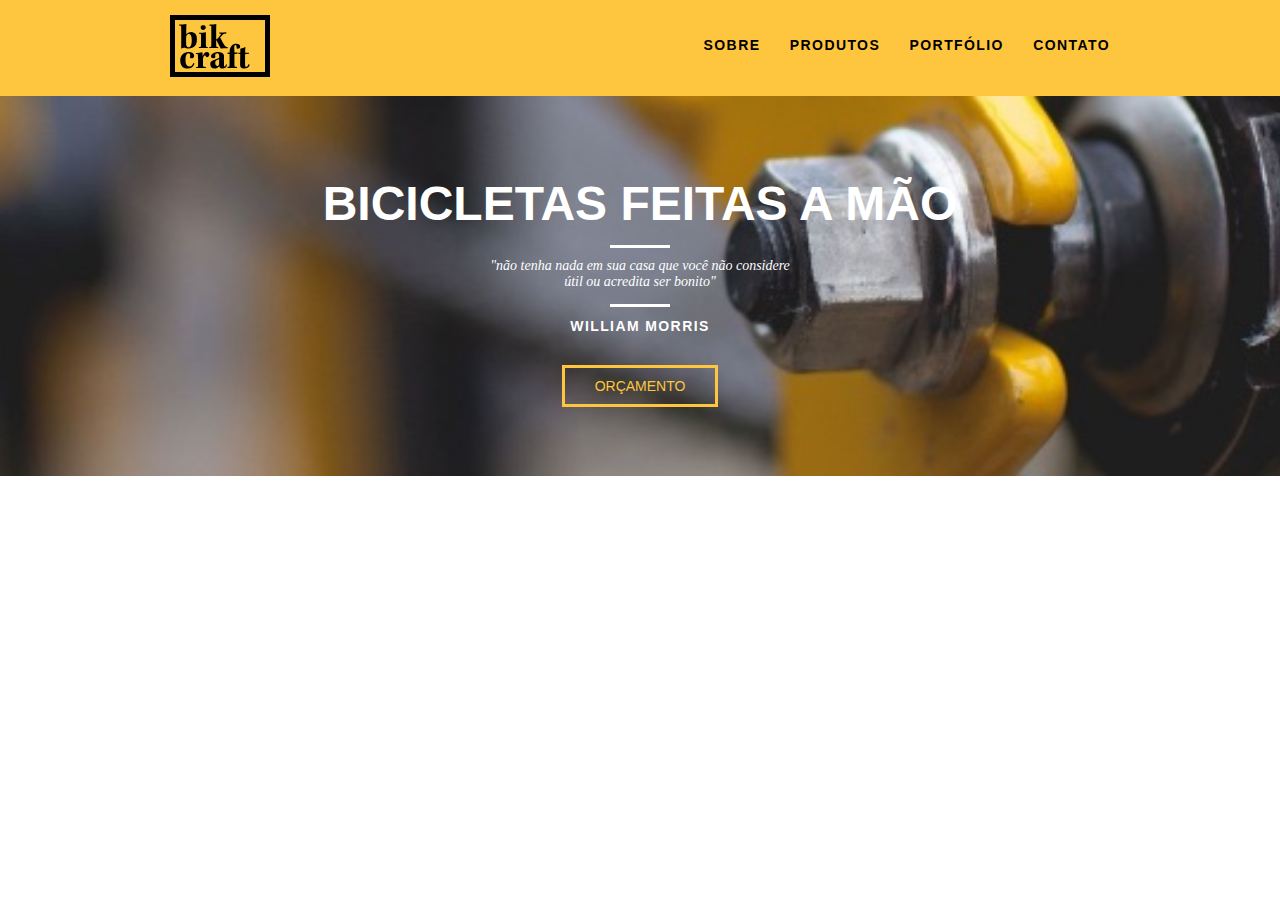
==== index.html @ 93592c9b "Introdução" ====
<!DOCTYPE html>
<html lang="pt-br">
<head>
    <meta charset="UTF-8">
    <meta http-equiv="X-UA-Compatible" content="IE=edge">
    <meta name="viewport" content="width=device-width, initial-scale=1.0">
    <title>BikCraft</title>
    <link rel="stylesheet" href="css/normalize.css">
    <link rel="stylesheet" href="css/reset.css">
    <link rel="stylesheet" href="css/grid.css">
    <link rel="stylesheet" href="css/style.css">
</head>
<body>
    <header class="header">
        <div class="container">
            <a href="index.html" class="grid-4">
                <img src="./img/bikcraft.svg" alt="bikcraft-logo">
            </a>
            <nav class="grid-12 header_menu">
                <ul>
                    <li><a href="sobre.html">Sobre</a></li>
                    <li><a href="sobre.html">Produtos</a></li>
                    <li><a href="sobre.html">Portfólio</a></li>
                    <li><a href="sobre.html">Contato</a></li>
                </ul>
            </nav>
        </div>
    </header>

    <section class="introducao">
        <div class="container">
            <h1>Bicicletas Feitas a mão</h1>
            <blockquote class="quote-externo">
                <p>"não tenha nada em sua casa que você não considere útil ou acredita ser bonito"</p>
                <cite>WILLIAM MORRIS</cite>
            </blockquote>
            <a href="produtos.html" class="btn">Orçamento</a>
        </div>
    </section>
</body>
</html>
---- css/grid.css ----
*, *:before, *:after {
  -webkit-box-sizing: border-box; 
  -moz-box-sizing: border-box; 
  box-sizing: border-box;
}

.container {
	width: 960px;
	margin: 0 auto;
	padding: 0px;
	position: relative;
}

.container:after, .container:before {
	content: " ";
	display: table;
}

.container:after {
	clear: both;
}

.grid-1, .grid-2, .grid-3, .grid-4, .grid-5, .grid-6, .grid-7, .grid-8, .grid-9, .grid-10, .grid-11, .grid-12, .grid-13, .grid-14, .grid-15, .grid-16, .grid-1-3 {
	float: left;
	margin-left: 10px;
	margin-right: 10px;
}

.grid-1 	{width: 40px;}
.grid-2 	{width: 100px;}
.grid-3 	{width: 160px;}
.grid-4 	{width: 220px;}
.grid-5 	{width: 280px;}
.grid-6 	{width: 340px;}
.grid-7 	{width: 400px;}
.grid-8 	{width: 460px;}
.grid-9 	{width: 520px;}
.grid-10 	{width: 580px;}
.grid-11 	{width: 640px;}
.grid-12 	{width: 700px;}
.grid-13 	{width: 760px;}
.grid-14 	{width: 820px;}
.grid-15 	{width: 880px;}
.grid-16 	{width: 940px;}
.grid-1-3	{width: 300px;}
---- css/style.css ----
/*Estilos Gerais*/
body{
    font-family: Arial, Helvetica, sans-serif;
}

p{
    font-family: Georgia, 'Times New Roman', Times, serif;
    font-size: 14px;
}

.btn {
    border: 3px solid #fec63e;
    padding: 10px 30px;
    font-size: 14px;
    line-height: 20px;
    color: #fec63e;
    text-transform: uppercase;
}

.btn:hover {
    color: #fff;
    border-color: #fff;
}

/*Header*/
.header{
    position: fixed;
    top: 0;
    width: 100%;
    background-color: #fec63e;
    padding: 15px 0;
}

.header_menu{
    text-align: right;
}

.header_menu ul li{
   display: inline-block;
   margin-left: 25px;
   margin-top: 20px;
}

.header_menu ul li a{
    color: #000;
    font-weight: bold;
    text-transform: uppercase;
    letter-spacing: .1em;
    font-size: 14px;
    line-height: 20px;
    padding: 10px 0;
}

.header_menu ul li a:hover {
    color: white;
}


/*Introdução*/

.introducao {
    width: 100%;
    height: 380px;
    background: url("../img/bg-produtos.jpg") no-repeat center;
    background-size: cover;
    margin-top: 96px;
    text-align: center;
    padding-top: 80px;
}

.introducao h1 {
    font-size: 48px;
    color: #FFF;
    font-weight: bold;
    text-transform: uppercase;
}

.quote-externo {
    max-width: 320px;
    margin: 0 auto;
    margin-bottom: 40px;
    color: white;
}

.quote-externo p {
    font-style: italic;
}

.quote-externo p:before, .quote-externo p:after {
    content: "";
    display: block;
    width: 60px;
    height: 3px;
    background: #fff;
    margin: 14px auto 10px auto;
}

.quote-externo cite {
    font-style: normal;
    font-weight: bold;
    font-size: 14px;
    letter-spacing: .1em;
}
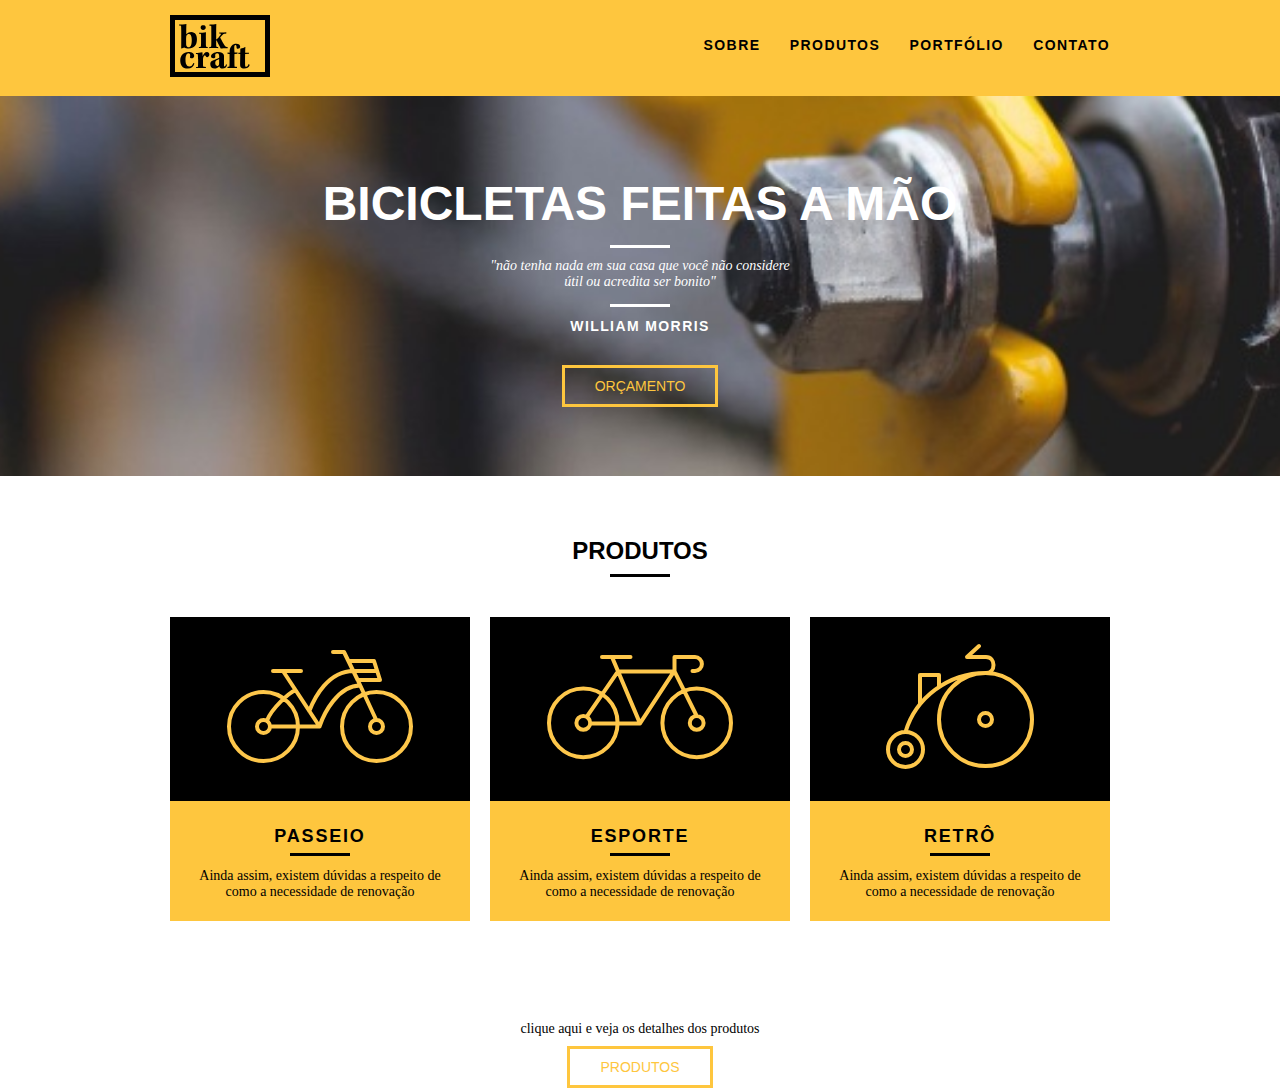
==== commit 0206d44b: "Produtos" ====
--- a/index.html
+++ b/index.html
@@ -37,5 +37,43 @@
             <a href="produtos.html" class="btn">Orçamento</a>
         </div>
     </section>
+
+    <section class="produtos container">
+        <h2 class="subtitulo">Produtos</h2>
+        <ul class="produtos_lista">
+
+            <li class="grid-1-3">
+                <div class="produtos_icone">
+                    <img src="./img/produtos/passeio.svg" alt="Bikcraft Passeio">
+                </div>
+                <h3>Passeio</h3>
+                <p>Ainda assim, existem dúvidas a respeito de como a necessidade de renovação</p>
+            </li>
+
+            <li class="grid-1-3">
+                <div class="produtos_icone">
+                    <img src="./img/produtos/esporte.svg" alt="Bikcraft Esporte">
+                </div>
+                <h3>Esporte</h3>
+                <p>Ainda assim, existem dúvidas a respeito de como a necessidade de renovação</p>
+            </li>
+
+            <li class="grid-1-3">
+                <div class="produtos_icone">
+                    <img src="./img/produtos/retro.svg" alt="Bikcraft Retro">
+                </div>
+                <h3>Retrô</h3>
+                <p>Ainda assim, existem dúvidas a respeito de como a necessidade de renovação</p>
+            </li>
+
+        </ul>
+    </section>
+
+    <div class="call">
+        <p>clique aqui e veja os detalhes dos produtos</p>
+        <a href="produtos.html" class="btn btn-preto">Produtos</a>
+    </div>
+
+
 </body>
 </html>--- a/css/style.css
+++ b/css/style.css
@@ -1,5 +1,6 @@
 /*Estilos Gerais*/
-body{
+
+body {
     font-family: Arial, Helvetica, sans-serif;
 }
 
@@ -22,26 +23,53 @@
     border-color: #fff;
 }
 
+.btn-preto:hover {
+    color: #000;
+    border-color: #000;
+}
+  
+
+.subtitulo {
+    font-size: 24px;
+    line-height: 30px;
+    font-weight: bold;
+    text-transform: uppercase;
+    color: #000;
+    text-align: center;
+    margin-bottom: 40px;
+}
+
+.subtitulo:after {
+    content: "";
+    display: block;
+    width: 60px;
+    height: 3px;
+    background: #000;
+    margin: 8px auto;
+}
+
 /*Header*/
-.header{
+
+.header {
     position: fixed;
     top: 0;
     width: 100%;
     background-color: #fec63e;
     padding: 15px 0;
+    z-index: 10;
 }
 
-.header_menu{
+.header_menu {
     text-align: right;
 }
 
-.header_menu ul li{
+.header_menu ul li {
    display: inline-block;
    margin-left: 25px;
    margin-top: 20px;
 }
 
-.header_menu ul li a{
+.header_menu ul li a {
     color: #000;
     font-weight: bold;
     text-transform: uppercase;
@@ -102,3 +130,50 @@
     letter-spacing: .1em;
 }
 
+/*Produtos*/
+
+.produtos {
+    padding: 60px 0;
+}
+
+.produtos_lista li {
+    background: #fec63e;
+    text-align: center;
+}
+
+.produtos_lista li h3 {
+    font-weight: bold;
+    font-size: 18px;
+    line-height: 30px;
+    text-transform: uppercase;
+    letter-spacing: .1em;
+    margin-top: 20px;
+}
+
+.produtos_lista li h3:after {
+    content: "";
+    display: block;
+    width: 60px;
+    height: 3px;
+    background: #000;
+    margin: 2px auto;
+}
+
+.produtos_lista li p {
+    padding: 10px 20px 20px 20px;
+}
+
+.produtos_icone {
+    background: #000;
+    padding: 20px;
+}
+
+.call {
+    text-align: center;
+    padding-top: 40px;
+    clear: both;
+}
+
+.call p {
+    margin-bottom: 20px;
+}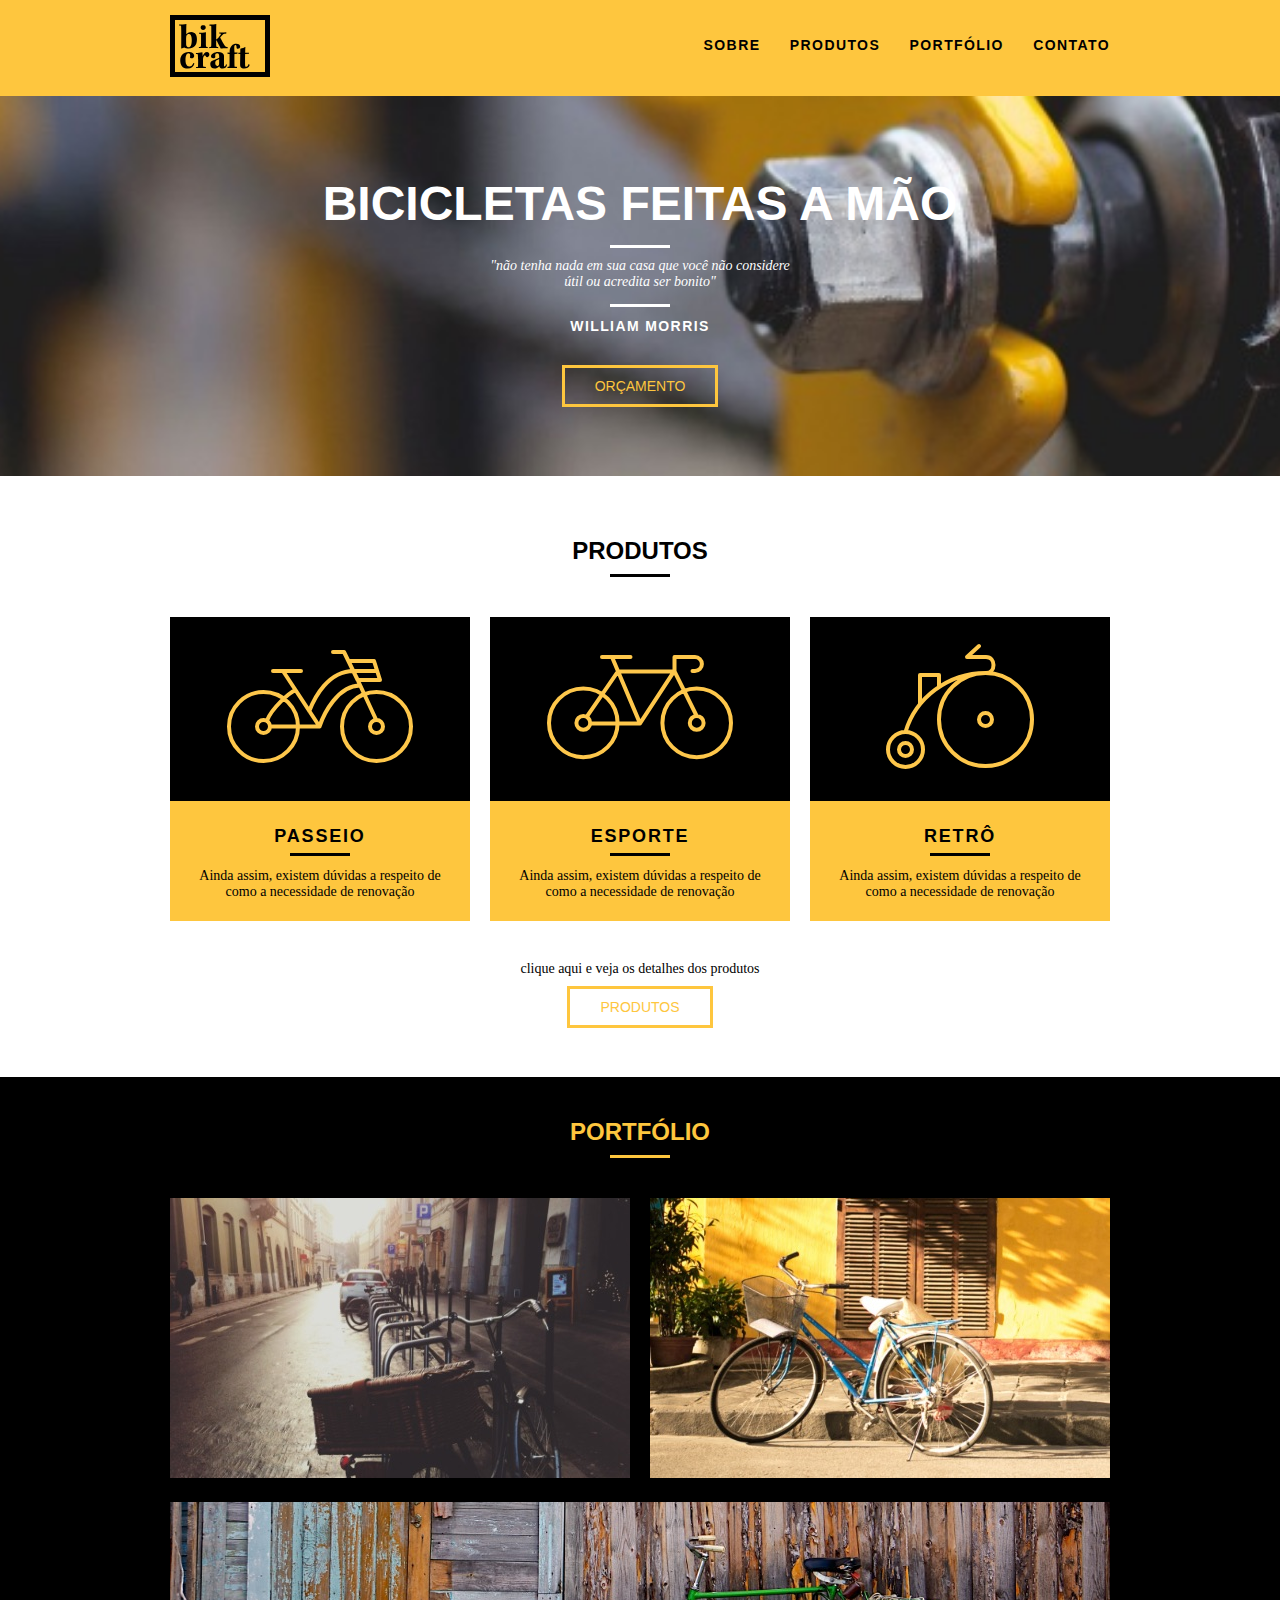
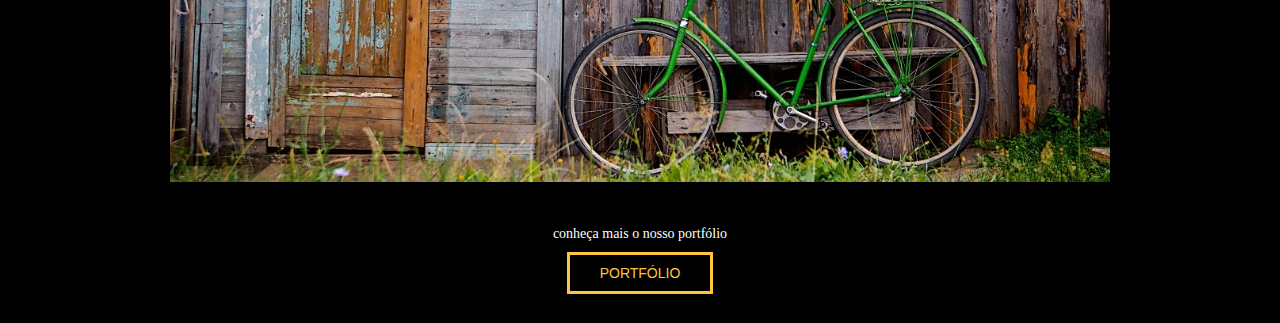
==== commit 0076a31d: "Portfólio" ====
--- a/index.html
+++ b/index.html
@@ -67,12 +67,33 @@
             </li>
 
         </ul>
+
+        <div class="call">
+            <p>clique aqui e veja os detalhes dos produtos</p>
+            <a href="produtos.html" class="btn btn-preto">Produtos</a>
+        </div>
+  
+    </section>    
+    <!-- Fecha Produtos -->
+
+    <section class="portfolio">
+        <div class="container">
+            <h2 class="subtitulo">Portfólio</h2>
+            <ul class="portfolio_lista">
+                <li class="grid-8"><img src="./img/portfolio/retro.jpg" alt="Bicicleta Retro"></li>
+                <li class="grid-8"><img src="./img/portfolio/passeio.jpg" alt="Bicicleta Passeio"></li>
+                <li class="grid-16"><img src="./img/portfolio/esporte.jpg" alt="Bicicleta Esporte"></li>
+            </ul>
+        </div>
+        <div class="call">
+            <p>conheça mais o nosso portfólio</p>
+            <a href="portfolio.html" class="btn">Portfólio</a>
+        </div>
     </section>
 
-    <div class="call">
-        <p>clique aqui e veja os detalhes dos produtos</p>
-        <a href="produtos.html" class="btn btn-preto">Produtos</a>
-    </div>
+
+
+
 
 
 </body>
--- a/css/style.css
+++ b/css/style.css
@@ -176,4 +176,28 @@
 
 .call p {
     margin-bottom: 20px;
+}
+
+/*Portfólio*/
+
+.portfolio{
+    width: 100%;
+    background-color: #000;
+    padding: 40px 0;
+}
+
+.portfolio .subtitulo {
+    color: #fec63e;
+}
+
+.portfolio .subtitulo:after{
+    background: #fec63e;
+}
+
+.portfolio_lista li:last-child {
+    margin-top: 20px;
+}
+
+.portfolio .call p {
+    color: #fff;
 }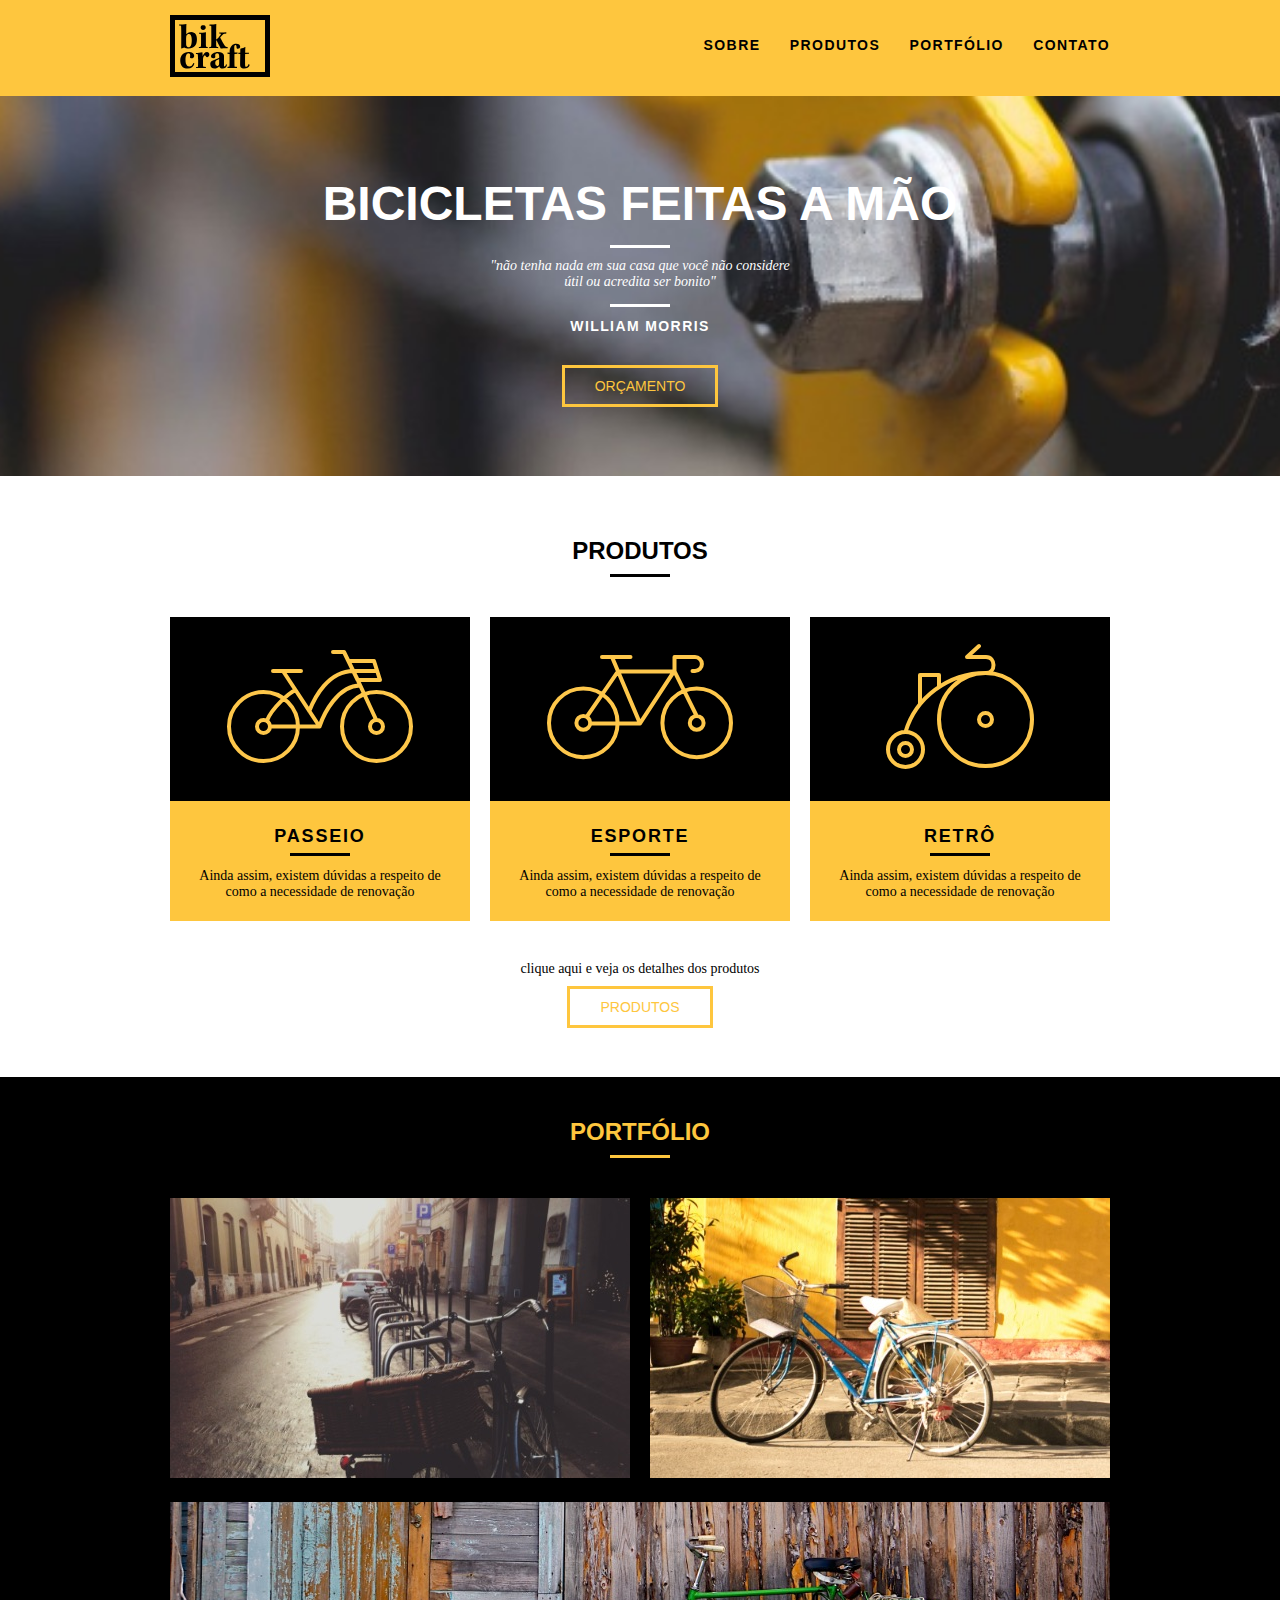
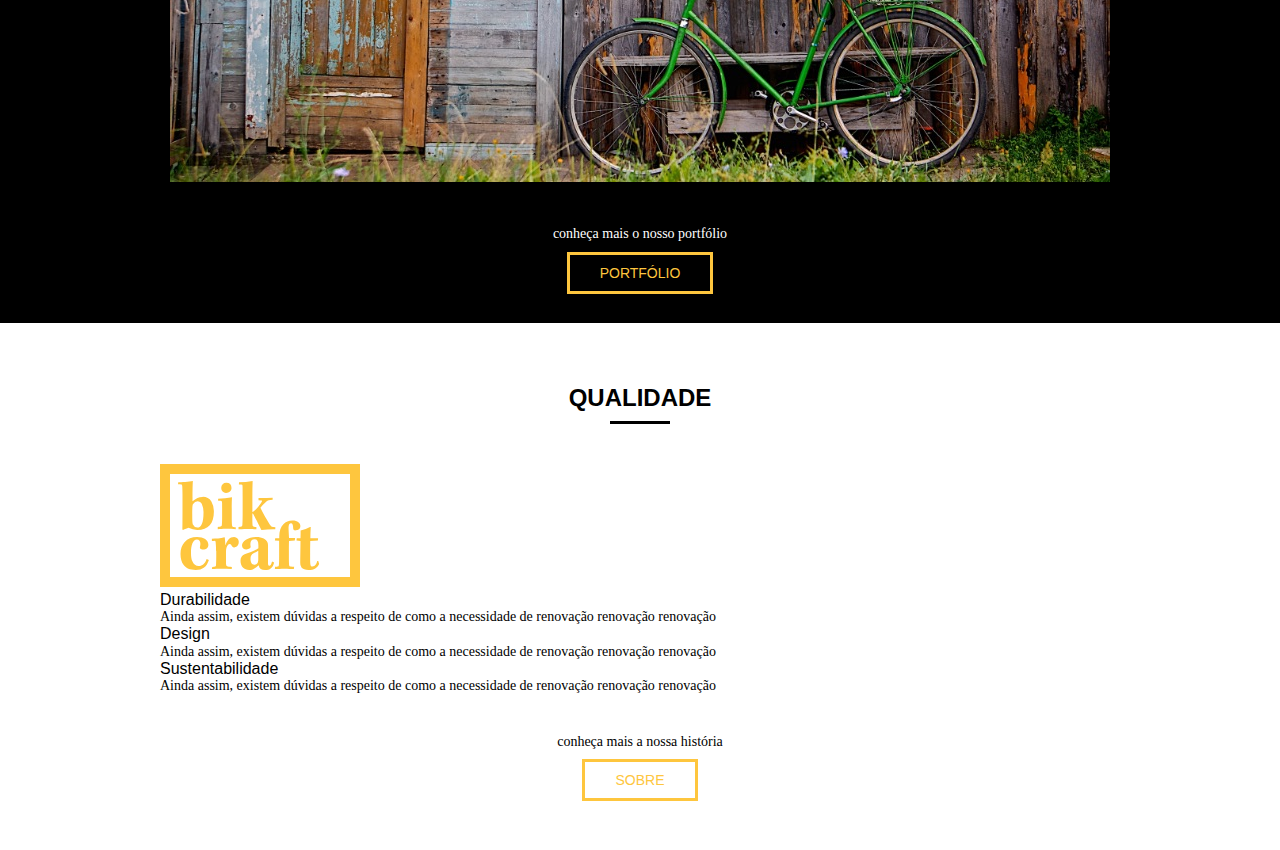
==== commit 8b94a39e: "Qualidade" ====
--- a/index.html
+++ b/index.html
@@ -11,6 +11,8 @@
     <link rel="stylesheet" href="css/style.css">
 </head>
 <body>
+
+    <!-- TOPO -->
     <header class="header">
         <div class="container">
             <a href="index.html" class="grid-4">
@@ -26,7 +28,9 @@
             </nav>
         </div>
     </header>
+    <!-- FIM TOPO -->
 
+    <!-- INTRODUÇÃO -->
     <section class="introducao">
         <div class="container">
             <h1>Bicicletas Feitas a mão</h1>
@@ -37,11 +41,12 @@
             <a href="produtos.html" class="btn">Orçamento</a>
         </div>
     </section>
+    <!-- FIM INTRODUÇÃO -->
 
+    <!-- PRODUTOS -->
     <section class="produtos container">
         <h2 class="subtitulo">Produtos</h2>
         <ul class="produtos_lista">
-
             <li class="grid-1-3">
                 <div class="produtos_icone">
                     <img src="./img/produtos/passeio.svg" alt="Bikcraft Passeio">
@@ -65,17 +70,15 @@
                 <h3>Retrô</h3>
                 <p>Ainda assim, existem dúvidas a respeito de como a necessidade de renovação</p>
             </li>
-
         </ul>
-
         <div class="call">
             <p>clique aqui e veja os detalhes dos produtos</p>
             <a href="produtos.html" class="btn btn-preto">Produtos</a>
         </div>
-  
     </section>    
     <!-- Fecha Produtos -->
 
+    <!-- PORTFÓLIO -->
     <section class="portfolio">
         <div class="container">
             <h2 class="subtitulo">Portfólio</h2>
@@ -90,8 +93,30 @@
             <a href="portfolio.html" class="btn">Portfólio</a>
         </div>
     </section>
+    <!-- FIM PORTFÓLIO -->
 
-
+    <section class="qualidade container">
+        <h2 class="subtitulo">Qualidade</h2>
+        <img src="./img/bikcraft-qualidade.svg" alt="bikcraft-qualidade">
+        <ul class="qualidade_lista">
+            <li>
+                <h3>Durabilidade</h3>
+                <p>Ainda assim, existem dúvidas a respeito de como a necessidade de renovação renovação renovação</p>
+            </li>
+            <li>
+                <h3>Design</h3>
+                <p>Ainda assim, existem dúvidas a respeito de como a necessidade de renovação renovação renovação</p>
+            </li>
+            <li>
+                <h3>Sustentabilidade</h3>
+                <p>Ainda assim, existem dúvidas a respeito de como a necessidade de renovação renovação renovação</p>
+            </li>
+        </ul>
+        <div class="call">
+            <p>conheça mais a nossa história</p>
+            <a href="sobre.html" class="btn btn-preto">Sobre</a>
+        </div>
+    </section>
 
 
 
--- a/css/style.css
+++ b/css/style.css
@@ -200,4 +200,10 @@
 
 .portfolio .call p {
     color: #fff;
+}
+
+/* QUALIDADE */
+
+.qualidade {
+    padding: 60px 0;
 }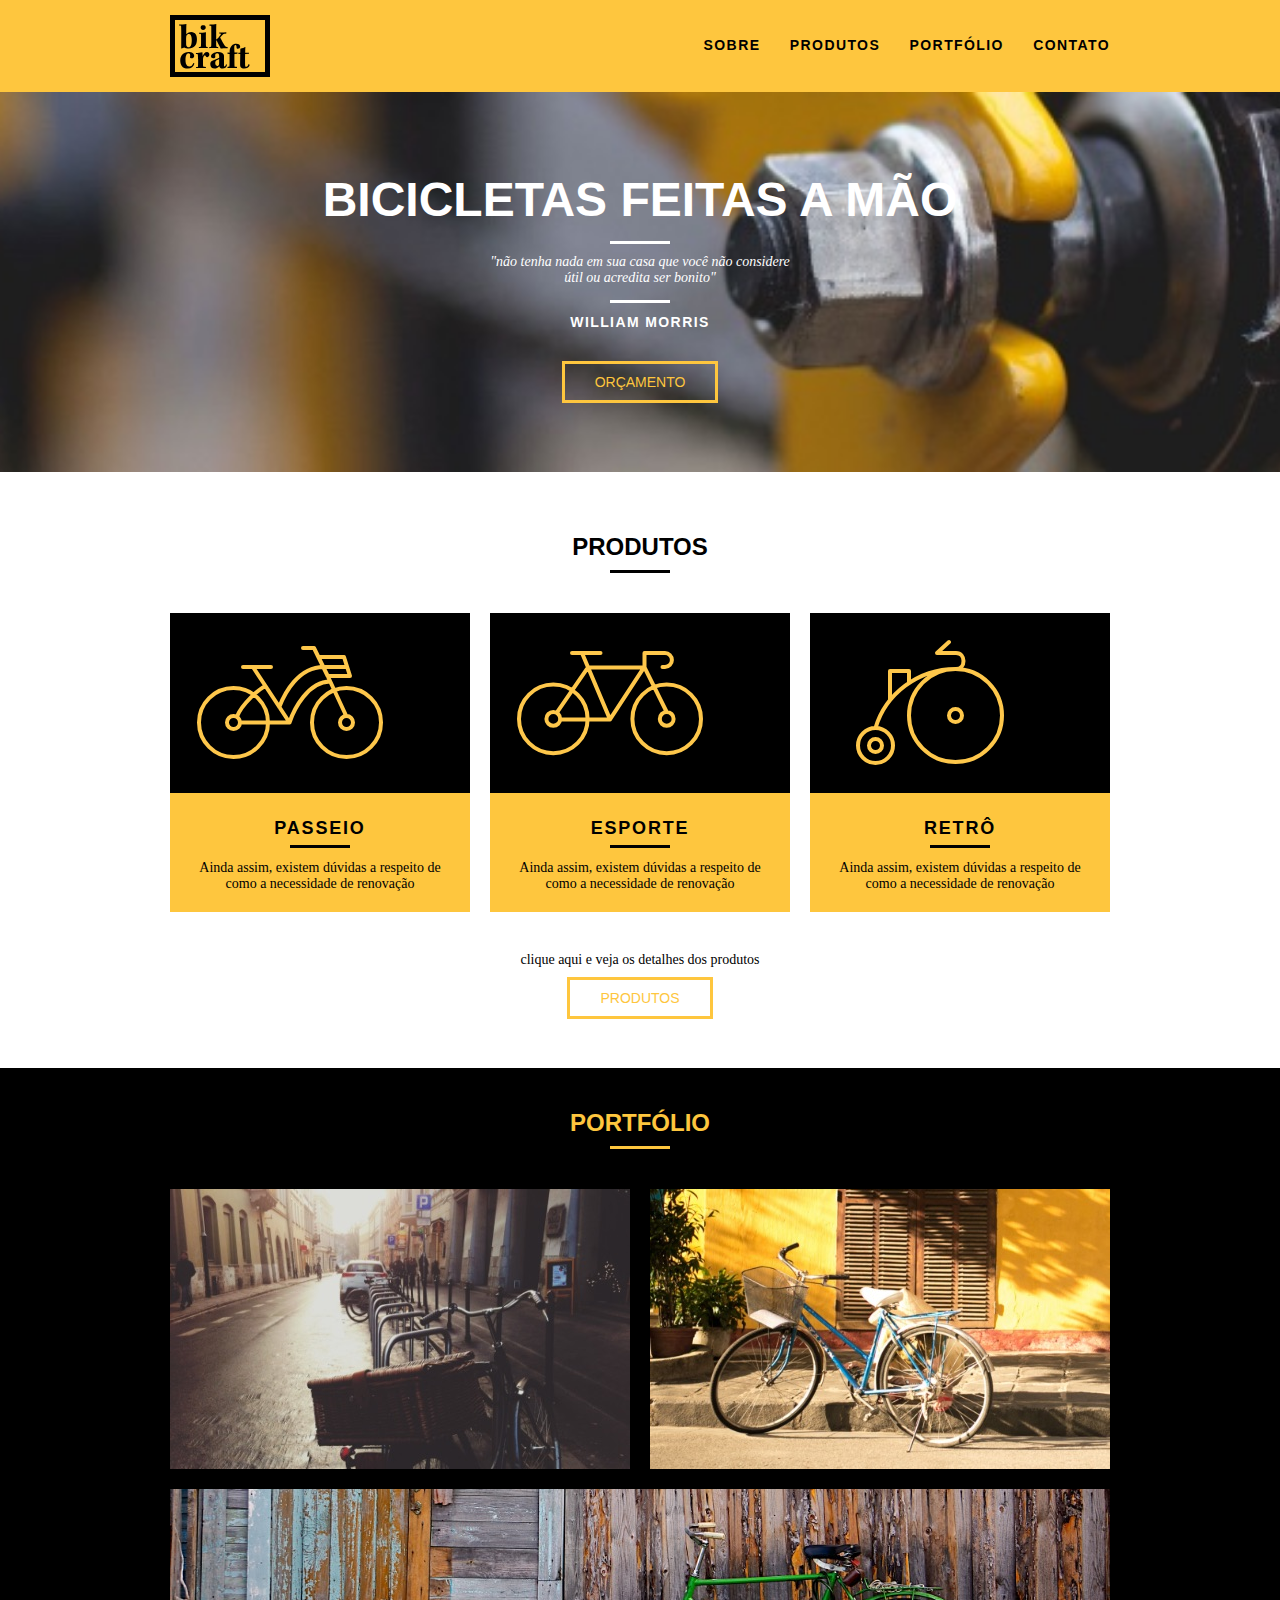
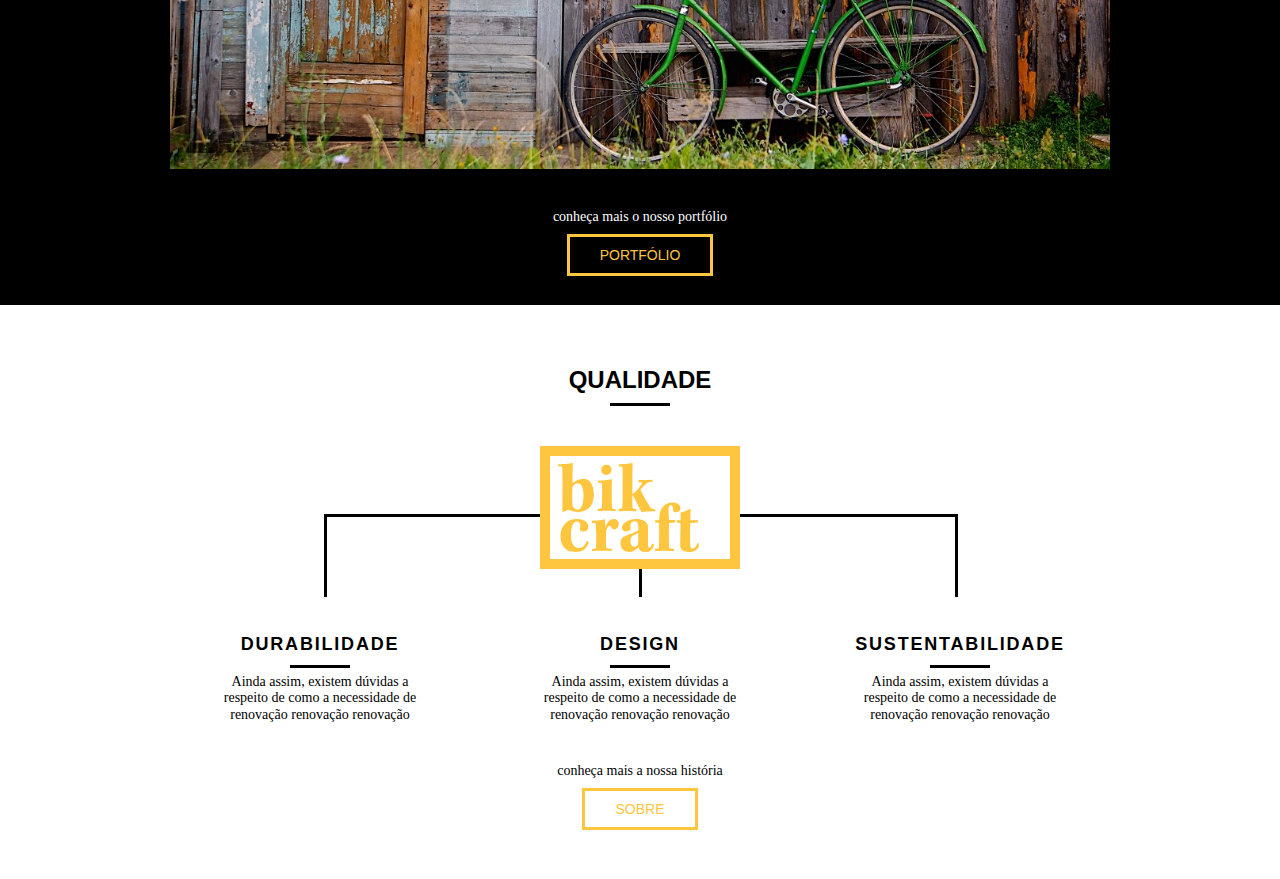
==== commit 78a3e70f: "Qualidade" ====
--- a/index.html
+++ b/index.html
@@ -95,19 +95,20 @@
     </section>
     <!-- FIM PORTFÓLIO -->
 
+    <!-- QUALIDADE -->
     <section class="qualidade container">
         <h2 class="subtitulo">Qualidade</h2>
         <img src="./img/bikcraft-qualidade.svg" alt="bikcraft-qualidade">
         <ul class="qualidade_lista">
-            <li>
+            <li class="grid-1-3">
                 <h3>Durabilidade</h3>
                 <p>Ainda assim, existem dúvidas a respeito de como a necessidade de renovação renovação renovação</p>
             </li>
-            <li>
+            <li class="grid-1-3">
                 <h3>Design</h3>
                 <p>Ainda assim, existem dúvidas a respeito de como a necessidade de renovação renovação renovação</p>
             </li>
-            <li>
+            <li class="grid-1-3">
                 <h3>Sustentabilidade</h3>
                 <p>Ainda assim, existem dúvidas a respeito de como a necessidade de renovação renovação renovação</p>
             </li>
@@ -117,6 +118,7 @@
             <a href="sobre.html" class="btn btn-preto">Sobre</a>
         </div>
     </section>
+    <!-- FIM QUALIDADE -->
 
 
 
--- a/css/style.css
+++ b/css/style.css
@@ -7,6 +7,10 @@
 p{
     font-family: Georgia, 'Times New Roman', Times, serif;
     font-size: 14px;
+}
+
+img{
+    display: block;
 }
 
 .btn {
@@ -91,7 +95,7 @@
     height: 380px;
     background: url("../img/bg-produtos.jpg") no-repeat center;
     background-size: cover;
-    margin-top: 96px;
+    margin-top: 92px;
     text-align: center;
     padding-top: 80px;
 }
@@ -206,4 +210,47 @@
 
 .qualidade {
     padding: 60px 0;
+}
+
+.qualidade img{
+    margin: 0 auto;
+}
+
+.qualidade:after{
+    content: "";
+    width: 634px;
+    height: 83px;
+    display: block;
+    background: url("../img/linhas.svg") no-repeat center;
+    position: absolute;
+    top: 209px;
+    right: 162px;
+    z-index: -1;
+}
+
+.qualidade_lista{
+    padding-top: 40px;
+}
+
+.qualidade_lista li{
+    text-align: center;
+    padding: 0 40px;
+}
+
+.qualidade_lista li h3 {
+    font-weight: bold;
+    font-size: 18px;
+    line-height: 30px;
+    text-transform: uppercase;
+    letter-spacing: .1em;
+    margin-top: 20px;
+}
+
+.qualidade_lista li h3:after {
+    content: "";
+    display: block;
+    width: 60px;
+    height: 3px;
+    background: #000;
+    margin: 6px auto;
 }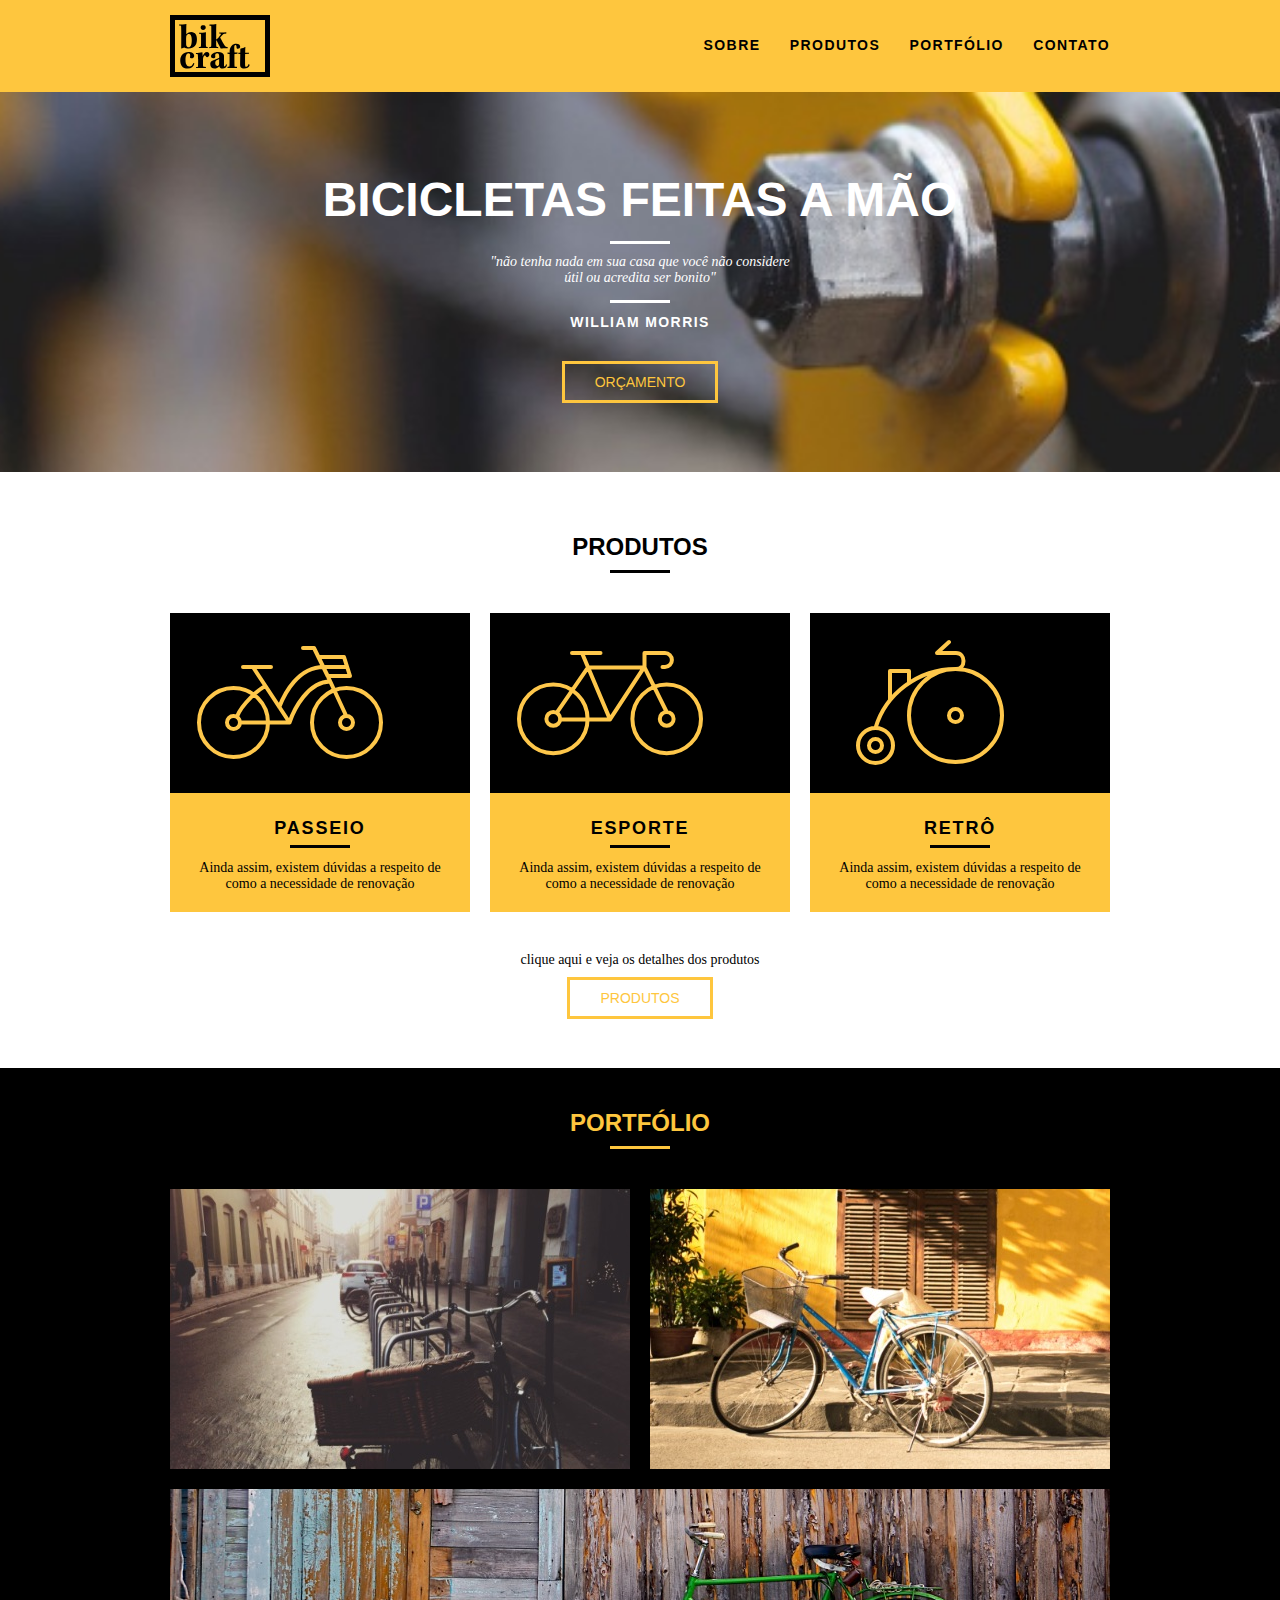
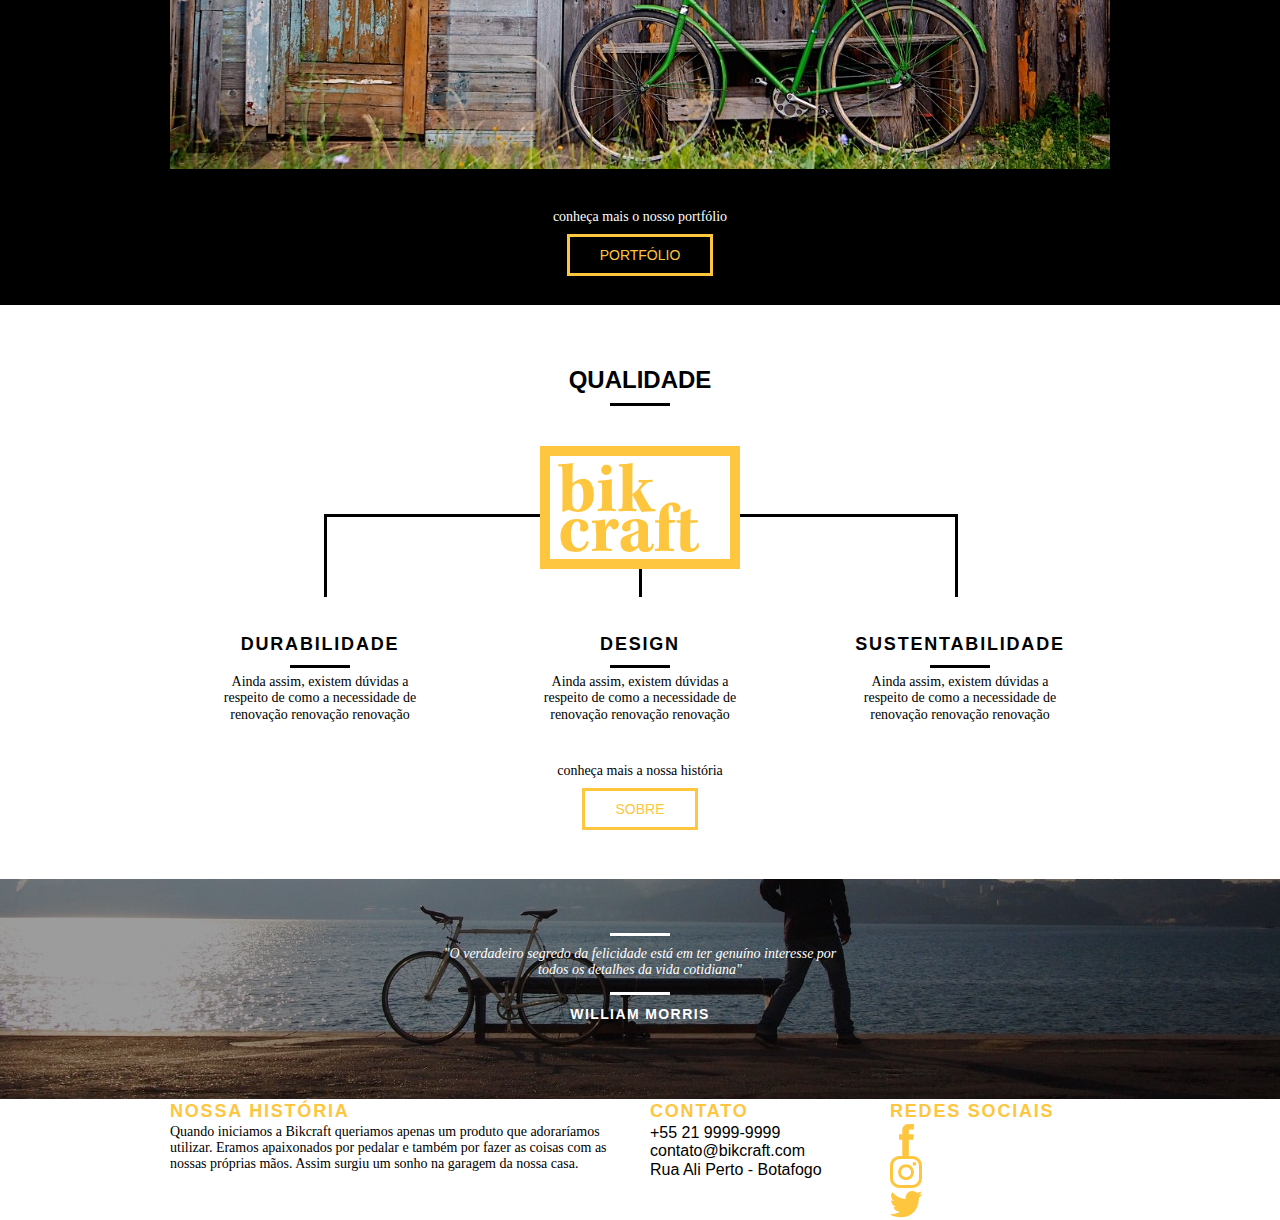
==== commit f2bdc1c6: "Footer" ====
--- a/index.html
+++ b/index.html
@@ -120,8 +120,41 @@
     </section>
     <!-- FIM QUALIDADE -->
 
+    <section class="quebra">
+        <blockquote class="quote-externo container">
+            <p>"O verdadeiro segredo da felicidade está em ter genuíno interesse por todos os detalhes da vida cotidiana"</p>
+            <cite>WILLIAM MORRIS</cite>
+        </blockquote>
+    </section>
 
 
+    <footer class="footer">
+        <div class="container">
+
+            <div class="grid-8 footer_historia">
+                <h3>Nossa História</h3>
+                <p>Quando iniciamos a Bikcraft queriamos apenas um produto que adoraríamos utilizar. Eramos apaixonados por pedalar e também por fazer as coisas com as nossas próprias mãos. Assim surgiu um sonho na garagem da nossa casa.</p>
+            </div>
+
+            <div class="grid-4 footer_contato">
+               <h3>Contato</h3>
+               <ul>
+                   <li>+55 21 9999-9999</li>
+                   <li>contato@bikcraft.com</li>
+                   <li>Rua Ali Perto - Botafogo</li>
+               </ul>
+            </div>
+
+            <div class="grid-4 footer_redes-sociais">
+                <h3>Redes Sociais</h3>
+                <ul>
+                    <li><a href="http://facebook.com" target="_blank"><img src="./img/redes-sociais/facebook.svg" alt="facebook"></a></li>
+                    <li><a href="http://facebook.com" target="_blank"><img src="./img/redes-sociais/instagram.svg" alt="instagram"></a></li>
+                    <li><a href="http://facebook.com" target="_blank"><img src="./img/redes-sociais/twitter.svg" alt="twitter"></a></li>
+                </ul>
+            </div>
+        </div>
+    </footer>
 
 </body>
 </html>--- a/css/style.css
+++ b/css/style.css
@@ -253,4 +253,31 @@
     height: 3px;
     background: #000;
     margin: 6px auto;
+}
+/* FIM QUALIDADE*/
+
+/* QUEBRA */
+
+.quebra {
+    width: 100%;
+    height: 220px;
+    background: url(../img/bg-footer.jpg) no-repeat center;
+    background-size: cover;
+    text-align: center;
+    padding-top: 40px;
+}
+
+.quebra .quote-externo {
+    max-width: 400px;
+}
+
+/* FOOTER */
+
+.footer h3 {
+    font-size: 18px;
+    line-height: 25px;
+    color: #fec63e;
+    text-transform: uppercase;
+    letter-spacing: .1em;
+    font-weight: bold;
 }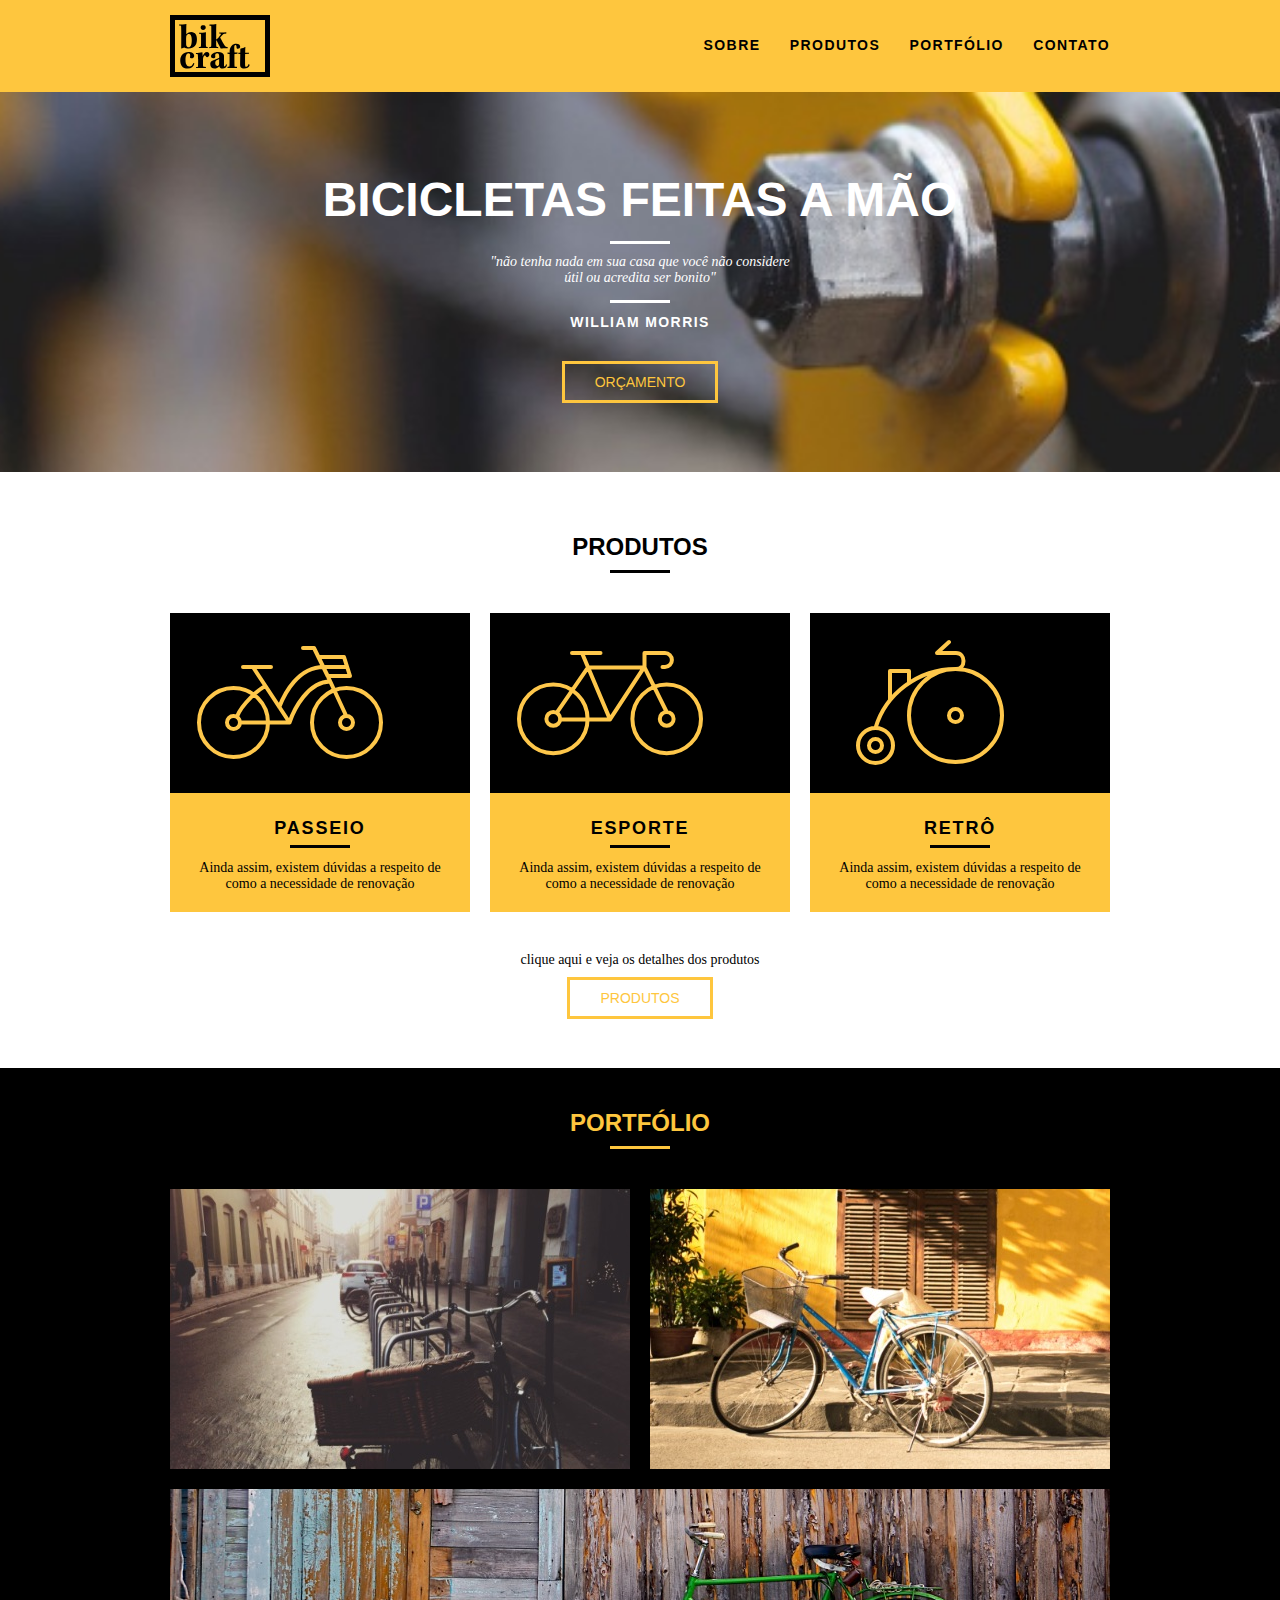
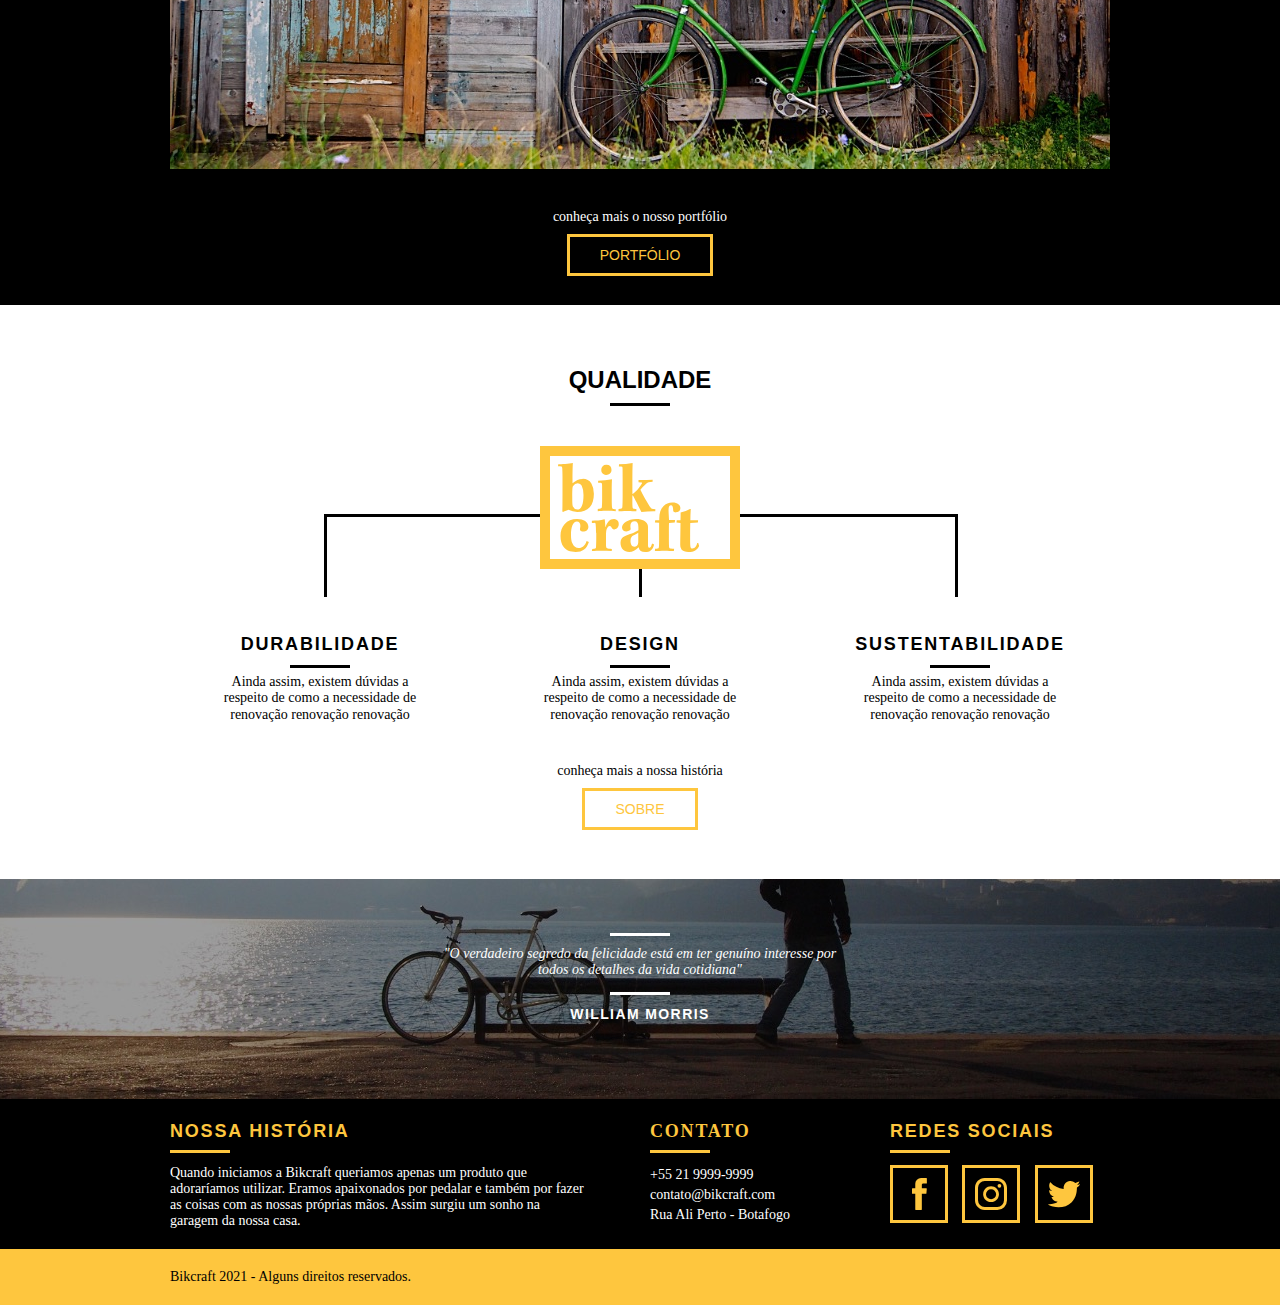
==== commit 63764f8b: "Footer" ====
--- a/index.html
+++ b/index.html
@@ -127,34 +127,41 @@
         </blockquote>
     </section>
 
-
-    <footer class="footer">
-        <div class="container">
-
-            <div class="grid-8 footer_historia">
-                <h3>Nossa História</h3>
-                <p>Quando iniciamos a Bikcraft queriamos apenas um produto que adoraríamos utilizar. Eramos apaixonados por pedalar e também por fazer as coisas com as nossas próprias mãos. Assim surgiu um sonho na garagem da nossa casa.</p>
-            </div>
-
-            <div class="grid-4 footer_contato">
-               <h3>Contato</h3>
-               <ul>
-                   <li>+55 21 9999-9999</li>
-                   <li>contato@bikcraft.com</li>
-                   <li>Rua Ali Perto - Botafogo</li>
-               </ul>
-            </div>
-
-            <div class="grid-4 footer_redes-sociais">
-                <h3>Redes Sociais</h3>
-                <ul>
-                    <li><a href="http://facebook.com" target="_blank"><img src="./img/redes-sociais/facebook.svg" alt="facebook"></a></li>
-                    <li><a href="http://facebook.com" target="_blank"><img src="./img/redes-sociais/instagram.svg" alt="instagram"></a></li>
-                    <li><a href="http://facebook.com" target="_blank"><img src="./img/redes-sociais/twitter.svg" alt="twitter"></a></li>
-                </ul>
+    <footer>
+        <div class="footer">
+            <div class="container">
+    
+                <div class="grid-8 footer_historia">
+                    <h3>Nossa História</h3>
+                    <p>Quando iniciamos a Bikcraft queriamos apenas um produto que adoraríamos utilizar. Eramos apaixonados por pedalar e também por fazer as coisas com as nossas próprias mãos. Assim surgiu um sonho na garagem da nossa casa.</p>
+                </div>
+    
+                <div class="grid-4 footer_contato">
+                   <h3>Contato</h3>
+                   <ul>
+                       <li>+55 21 9999-9999</li>
+                       <li>contato@bikcraft.com</li>
+                       <li>Rua Ali Perto - Botafogo</li>
+                   </ul>
+                </div>
+    
+                <div class="grid-4 footer_redes-sociais">
+                    <h3>Redes Sociais</h3>
+                    <ul>
+                        <li><a href="http://facebook.com" target="_blank"><img src="./img/redes-sociais/facebook.svg" alt="facebook"></a></li>
+                        <li><a href="http://facebook.com" target="_blank"><img src="./img/redes-sociais/instagram.svg" alt="instagram"></a></li>
+                        <li><a href="http://facebook.com" target="_blank"><img src="./img/redes-sociais/twitter.svg" alt="twitter"></a></li>
+                    </ul>
+                </div>
             </div>
         </div>
+            <div class="copy">
+                <div class="container">
+                    <p class="grid-16">Bikcraft 2021 - Alguns direitos reservados.</p>
+                </div>
+            </div>
     </footer>
+    
 
 </body>
 </html>--- a/css/style.css
+++ b/css/style.css
@@ -273,6 +273,13 @@
 
 /* FOOTER */
 
+.footer {
+    width: 100%;
+    background: #000;
+    color: #fff;
+    padding: 20px 0;
+}
+
 .footer h3 {
     font-size: 18px;
     line-height: 25px;
@@ -280,4 +287,44 @@
     text-transform: uppercase;
     letter-spacing: .1em;
     font-weight: bold;
+}
+
+.footer h3:after {
+    content: "";
+    display: block;
+    width: 60px;
+    height: 3px;
+    background: #fec63e;
+    margin: 6px 0 12px 0;
+}
+
+.footer_historia {
+    padding-right: 40px;
+}
+
+.footer_contato {
+    font-size: 14px;
+    line-height: 20px;
+    font-family: Georgia, 'Times New Roman', Times, serif;
+}
+
+.footer_redes-sociais ul li {
+    display: inline-block;
+    margin-right: 10px;
+}
+
+.footer_redes-sociais ul li a {
+    border: 3px solid #fec63e;
+    display: block;
+    padding: 10px;
+}
+
+.footer_redes-sociais ul li a:hover {
+    border-color: #fff;
+}
+
+.copy {
+    width: 100%;
+    background: #fec63e;
+    padding: 20px 0;
 }